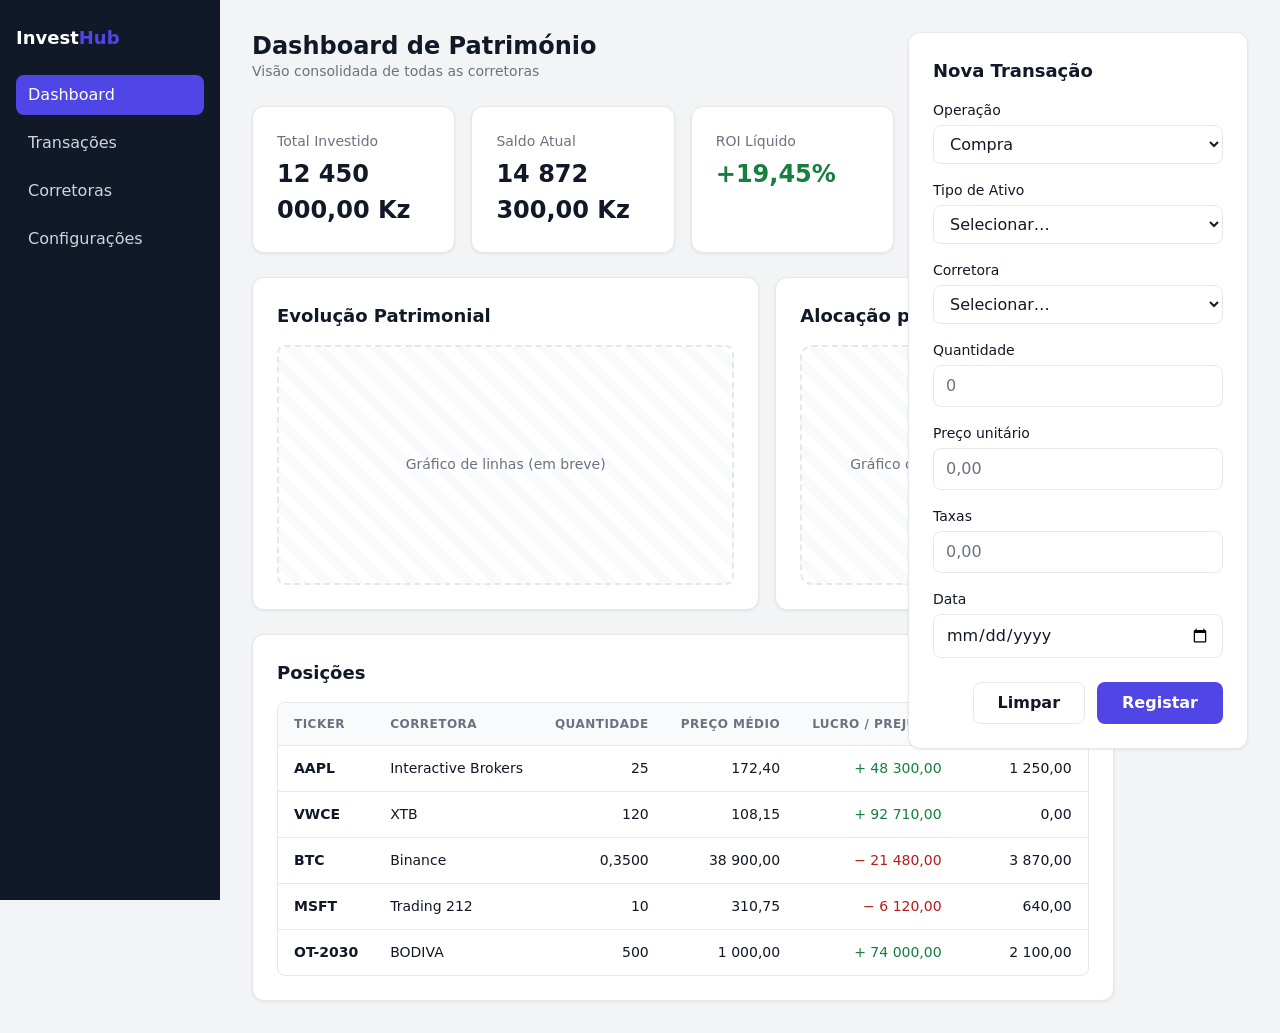
==== index.html @ 95e9e5c4 "Primeira versao" ====
<!DOCTYPE html>
<html lang="pt">
<head>
  <meta charset="UTF-8">
  <meta name="viewport" content="width=device-width, initial-scale=1">
  <title>Dashboard | Gestão de Investimentos</title>
  <link rel="stylesheet" href="index.css">
</head>
<body>
  <div class="app">

    <!-- Navegação principal: sidebar no desktop, barra superior no mobile -->
    <header class="site-header">
      <a class="brand" href="#">Invest<span>Hub</span></a>
      <nav class="main-nav" aria-label="Navegação principal">
        <ul>
          <li><a href="#" aria-current="page">Dashboard</a></li>
          <li><a href="#transacoes">Transações</a></li>
          <li><a href="#">Corretoras</a></li>
          <li><a href="#">Configurações</a></li>
        </ul>
      </nav>
    </header>

    <div class="content">
      <main id="main">
        <div class="page-title">
          <h1>Dashboard de Património</h1>
          <p>Visão consolidada de todas as corretoras</p>
        </div>

        <!-- KPIs -->
        <section class="kpi-grid" aria-label="Indicadores principais">
          <article class="card kpi">
            <h2 class="kpi__label">Total Investido</h2>
            <p class="kpi__value">12 450 000,00 Kz</p>
          </article>
          <article class="card kpi">
            <h2 class="kpi__label">Saldo Atual</h2>
            <p class="kpi__value">14 872 300,00 Kz</p>
          </article>
          <article class="card kpi">
            <h2 class="kpi__label">ROI Líquido</h2>
            <p class="kpi__value gain">+19,45%</p>
          </article>
          <article class="card kpi">
            <h2 class="kpi__label">CAGR</h2>
            <p class="kpi__value gain">+11,20%</p>
          </article>
        </section>

        <!-- Placeholders dos gráficos -->
        <section class="chart-grid" aria-label="Gráficos">
          <article class="card">
            <h2 class="card__title">Evolução Patrimonial</h2>
            <div class="chart-placeholder" role="img" aria-label="Espaço reservado para o gráfico de evolução patrimonial">
              Gráfico de linhas (em breve)
            </div>
          </article>
          <article class="card">
            <h2 class="card__title">Alocação por Ativos</h2>
            <div class="chart-placeholder chart-placeholder--round" role="img" aria-label="Espaço reservado para o gráfico de alocação">
              Gráfico circular (em breve)
            </div>
          </article>
        </section>

        <!-- Tabela de posições -->
        <section class="card" id="posicoes" aria-labelledby="posicoes-titulo">
          <h2 class="card__title" id="posicoes-titulo">Posições</h2>
          <div class="table-wrap" tabindex="0" role="region" aria-label="Tabela de posições (deslize na horizontal em ecrãs pequenos)">
            <table>
              <thead>
                <tr>
                  <th scope="col">Ticker</th>
                  <th scope="col">Corretora</th>
                  <th scope="col" class="num">Quantidade</th>
                  <th scope="col" class="num">Preço Médio</th>
                  <th scope="col" class="num">Lucro / Prejuízo</th>
                  <th scope="col" class="num">Taxas Pagas</th>
                </tr>
              </thead>
              <tbody>
                <tr>
                  <th scope="row">AAPL</th><td>Interactive Brokers</td>
                  <td class="num">25</td><td class="num">172,40</td>
                  <td class="num gain">+ 48 300,00</td><td class="num">1 250,00</td>
                </tr>
                <tr>
                  <th scope="row">VWCE</th><td>XTB</td>
                  <td class="num">120</td><td class="num">108,15</td>
                  <td class="num gain">+ 92 710,00</td><td class="num">0,00</td>
                </tr>
                <tr>
                  <th scope="row">BTC</th><td>Binance</td>
                  <td class="num">0,3500</td><td class="num">38 900,00</td>
                  <td class="num loss">− 21 480,00</td><td class="num">3 870,00</td>
                </tr>
                <tr>
                  <th scope="row">MSFT</th><td>Trading 212</td>
                  <td class="num">10</td><td class="num">310,75</td>
                  <td class="num loss">− 6 120,00</td><td class="num">640,00</td>
                </tr>
                <tr>
                  <th scope="row">OT-2030</th><td>BODIVA</td>
                  <td class="num">500</td><td class="num">1 000,00</td>
                  <td class="num gain">+ 74 000,00</td><td class="num">2 100,00</td>
                </tr>
              </tbody>
            </table>
          </div>
        </section>
      </main>

      <!-- Painel lateral: nova transação -->
      <aside class="side-panel" id="transacoes" aria-labelledby="form-titulo">
        <form class="card form" action="#" method="post">
          <h2 class="card__title" id="form-titulo">Nova Transação</h2>

          <div class="form-grid">
            <div class="field">
              <label for="operacao">Operação</label>
              <select id="operacao" name="operacao" required>
                <option>Compra</option>
                <option>Venda</option>
                <option>Recebimento</option>
              </select>
            </div>

            <div class="field">
              <label for="tipo">Tipo de Ativo</label>
              <select id="tipo" name="tipo" required>
                <option value="">Selecionar…</option>
                <option>Ações</option>
                <option>Cripto</option>
                <option>Imóveis</option>
                <option>Renda Fixa</option>
              </select>
            </div>

            <div class="field field--full">
              <label for="corretora">Corretora</label>
              <select id="corretora" name="corretora" required>
                <option value="">Selecionar…</option>
                <option>Interactive Brokers</option>
                <option>XTB</option>
                <option>Binance</option>
                <option>BODIVA</option>
              </select>
            </div>

            <div class="field">
              <label for="quantidade">Quantidade</label>
              <input id="quantidade" name="quantidade" type="number" min="0" step="any" placeholder="0" required>
            </div>

            <div class="field">
              <label for="preco">Preço unitário</label>
              <input id="preco" name="preco" type="number" min="0" step="0.01" placeholder="0,00" required>
            </div>

            <div class="field">
              <label for="taxas">Taxas</label>
              <input id="taxas" name="taxas" type="number" min="0" step="0.01" placeholder="0,00">
            </div>

            <div class="field">
              <label for="data">Data</label>
              <input id="data" name="data" type="date" required>
            </div>
          </div>

          <div class="form-actions">
            <button type="reset" class="btn btn--ghost">Limpar</button>
            <button type="submit" class="btn btn--primary">Registar</button>
          </div>
        </form>
      </aside>
    </div>
  </div>
</body>
</html>
---- index.css ----
/* ==========================================================================
   1. RESET E VARIÁVEIS
   ========================================================================== */
*, *::before, *::after { box-sizing: border-box; margin: 0; padding: 0; }

:root {
  /* Cores estruturais (tons de cinza) */
  --color-bg: #f3f4f6;
  --color-surface: #ffffff;
  --color-border: #e5e7eb;
  --color-text: #111827;
  --color-muted: #6b7280;
  --color-hover: #f9fafb;

  /* Marca e semântica financeira */
  --color-primary: #4f46e5;
  --color-primary-hover: #4338ca;
  --color-on-primary: #ffffff;
  --color-gain: #15803d;
  --color-loss: #b91c1c;

  /* Sidebar */
  --color-sidebar: #111827;
  --color-sidebar-text: #d1d5db;
  --color-sidebar-active: #4f46e5;

  /* Tipografia */
  --font-sans: system-ui, -apple-system, "Segoe UI", Roboto, sans-serif;
  --fs-sm: 0.875rem;
  --fs-base: 1rem;
  --fs-lg: 1.125rem;
  --fs-xl: 1.5rem;
  --fs-kpi: 1.5rem;

  /* Espaçamento, forma e sombra */
  --space-1: 0.25rem;
  --space-2: 0.5rem;
  --space-3: 0.75rem;
  --space-4: 1rem;
  --space-5: 1.5rem;
  --space-6: 2rem;
  --radius: 0.75rem;
  --radius-sm: 0.5rem;
  --shadow: 0 1px 3px rgb(0 0 0 / 0.08);
  --sidebar-w: 220px;
  --panel-w: 340px;
}

/* Dark Mode: segue o sistema; para forçar, usar <html data-theme="dark|light"> */
@media (prefers-color-scheme: dark) {
  :root:not([data-theme="light"]) {
    --color-bg: #0b0f19;
    --color-surface: #151b2b;
    --color-border: #263045;
    --color-text: #f3f4f6;
    --color-muted: #9ca3af;
    --color-hover: #1b2236;
    --color-primary: #818cf8;
    --color-primary-hover: #a5b4fc;
    --color-on-primary: #0b0f19;
    --color-gain: #4ade80;
    --color-loss: #f87171;
    --color-sidebar: #0f1424;
    --shadow: none;
  }
}
:root[data-theme="dark"] {
  --color-bg: #0b0f19;
  --color-surface: #151b2b;
  --color-border: #263045;
  --color-text: #f3f4f6;
  --color-muted: #9ca3af;
  --color-hover: #1b2236;
  --color-primary: #818cf8;
  --color-primary-hover: #a5b4fc;
  --color-on-primary: #0b0f19;
  --color-gain: #4ade80;
  --color-loss: #f87171;
  --color-sidebar: #0f1424;
  --shadow: none;
}

/* ==========================================================================
   2. TIPOGRAFIA E ESTILOS GLOBAIS
   ========================================================================== */
html { scroll-behavior: smooth; }

body {
  font-family: var(--font-sans);
  font-size: var(--fs-base);
  line-height: 1.5;
  color: var(--color-text);
  background: var(--color-bg);
}

h1 { font-size: var(--fs-xl); line-height: 1.2; }
ul { list-style: none; }
a { color: inherit; text-decoration: none; }

.gain { color: var(--color-gain); }
.loss { color: var(--color-loss); }

/* Foco visível e consistente para navegação por teclado */
:focus-visible {
  outline: 2px solid var(--color-primary);
  outline-offset: 2px;
}

/* ==========================================================================
   3. LAYOUT PRINCIPAL (Grid + Flexbox)
   ========================================================================== */
/* Mobile first: tudo numa coluna, header no topo */
.app { display: grid; grid-template-columns: 1fr; min-height: 100vh; }

.site-header {
  display: flex;
  flex-direction: column;
  gap: var(--space-3);
  padding: var(--space-3) var(--space-4);
  background: var(--color-sidebar);
  color: var(--color-sidebar-text);
}

.brand { font-size: var(--fs-lg); font-weight: 700; color: #fff; }
.brand span { color: var(--color-primary); }

/* Menu horizontal com scroll no mobile */
.main-nav ul { display: flex; gap: var(--space-2); overflow-x: auto; }

.content {
  display: grid;
  grid-template-columns: minmax(0, 1fr);
  gap: var(--space-5);
  padding: var(--space-4);
  align-items: start;
}

main { display: grid; gap: var(--space-5); min-width: 0; }

.page-title p { color: var(--color-muted); font-size: var(--fs-sm); }

.kpi-grid {
  display: grid;
  grid-template-columns: repeat(auto-fit, minmax(200px, 1fr));
  gap: var(--space-4);
}

.chart-grid {
  display: grid;
  grid-template-columns: 1fr;
  gap: var(--space-4);
}

/* ==========================================================================
   4. COMPONENTES
   ========================================================================== */

/* --- Navegação --- */
.main-nav a {
  display: block;
  padding: var(--space-2) var(--space-3);
  border-radius: var(--radius-sm);
  white-space: nowrap;
  transition: background 0.15s, color 0.15s;
}
.main-nav a:hover { background: rgb(255 255 255 / 0.08); color: #fff; }
.main-nav a[aria-current="page"] { background: var(--color-sidebar-active); color: #fff; }

/* --- Cards --- */
.card {
  background: var(--color-surface);
  border: 1px solid var(--color-border);
  border-radius: var(--radius);
  box-shadow: var(--shadow);
  padding: var(--space-5);
}
.card__title { font-size: var(--fs-lg); margin-bottom: var(--space-4); }

.kpi__label { font-size: var(--fs-sm); font-weight: 500; color: var(--color-muted); }
.kpi__value {
  margin-top: var(--space-1);
  font-size: var(--fs-kpi);
  font-weight: 700;
  font-variant-numeric: tabular-nums;
}

/* --- Placeholders de gráficos --- */
.chart-placeholder {
  display: grid;
  place-items: center;
  min-height: 240px;
  border: 2px dashed var(--color-border);
  border-radius: var(--radius-sm);
  color: var(--color-muted);
  font-size: var(--fs-sm);
  background: repeating-linear-gradient(
    45deg, transparent, transparent 10px, var(--color-hover) 10px, var(--color-hover) 20px);
}
.chart-placeholder--round { border-radius: var(--radius); }

/* --- Tabela (scroll horizontal em ecrãs pequenos) --- */
.table-wrap {
  overflow-x: auto;
  border: 1px solid var(--color-border);
  border-radius: var(--radius-sm);
}
table { width: 100%; min-width: 640px; border-collapse: collapse; font-size: var(--fs-sm); }
th, td { padding: var(--space-3) var(--space-4); text-align: left; white-space: nowrap; }

thead th {
  background: var(--color-hover);
  color: var(--color-muted);
  font-weight: 600;
  text-transform: uppercase;
  font-size: 0.75rem;
  letter-spacing: 0.04em;
}
tbody tr { border-top: 1px solid var(--color-border); transition: background 0.15s; }
tbody tr:hover { background: var(--color-hover); }
tbody th { font-weight: 700; }
.num { text-align: right; font-variant-numeric: tabular-nums; }

/* --- Formulário --- */
.form-grid {
  display: grid;
  grid-template-columns: repeat(auto-fit, minmax(150px, 1fr));
  gap: var(--space-4);
}
.field { display: flex; flex-direction: column; gap: var(--space-1); }
.field--full { grid-column: 1 / -1; }

label { font-size: var(--fs-sm); font-weight: 500; }

input, select {
  width: 100%;
  padding: var(--space-2) var(--space-3);
  font: inherit;
  color: var(--color-text);
  background: var(--color-surface);
  border: 1px solid var(--color-border);
  border-radius: var(--radius-sm);
  transition: border-color 0.15s, box-shadow 0.15s;
}
input:hover, select:hover { border-color: var(--color-muted); }
input:focus, select:focus {
  outline: none;
  border-color: var(--color-primary);
  box-shadow: 0 0 0 3px color-mix(in srgb, var(--color-primary) 25%, transparent);
}
input::placeholder { color: var(--color-muted); }

/* --- Botões --- */
.form-actions { display: flex; justify-content: flex-end; gap: var(--space-3); margin-top: var(--space-5); }

.btn {
  padding: var(--space-2) var(--space-5);
  font: inherit;
  font-weight: 600;
  border-radius: var(--radius-sm);
  border: 1px solid transparent;
  cursor: pointer;
  transition: background 0.15s, border-color 0.15s;
}
.btn--primary { background: var(--color-primary); color: var(--color-on-primary); }
.btn--primary:hover { background: var(--color-primary-hover); }
.btn--ghost { background: transparent; color: var(--color-text); border-color: var(--color-border); }
.btn--ghost:hover { background: var(--color-hover); border-color: var(--color-muted); }

/* ==========================================================================
   5. MEDIA QUERIES
   ========================================================================== */

/* Tablet: sidebar fixa à esquerda, gráficos lado a lado */
@media (min-width: 768px) {
  .app { grid-template-columns: var(--sidebar-w) minmax(0, 1fr); }

  .site-header {
    position: sticky;
    top: 0;
    height: 100vh;
    padding: var(--space-5) var(--space-4);
    gap: var(--space-5);
  }
  .main-nav ul { flex-direction: column; overflow: visible; }

  .content { padding: var(--space-5); }
  .chart-grid { grid-template-columns: 1fr 1fr; }
}

/* Desktop: formulário num painel lateral fixo à direita */
@media (min-width: 1200px) {
  .content { grid-template-columns: minmax(0, 1fr) var(--panel-w); padding: var(--space-6); }
  .chart-grid { grid-template-columns: 3fr 2fr; }
  .side-panel { position: sticky; top: var(--space-5); }
}

/* Mobile pequeno: cards mais compactos */
@media (max-width: 480px) {
  .card { padding: var(--space-4); }
  .kpi__value { font-size: 1.25rem; }
  .form-actions .btn { flex: 1; }
}

/* Respeita utilizadores sensíveis a animações */
@media (prefers-reduced-motion: reduce) {
  * { transition: none !important; scroll-behavior: auto !important; }
}
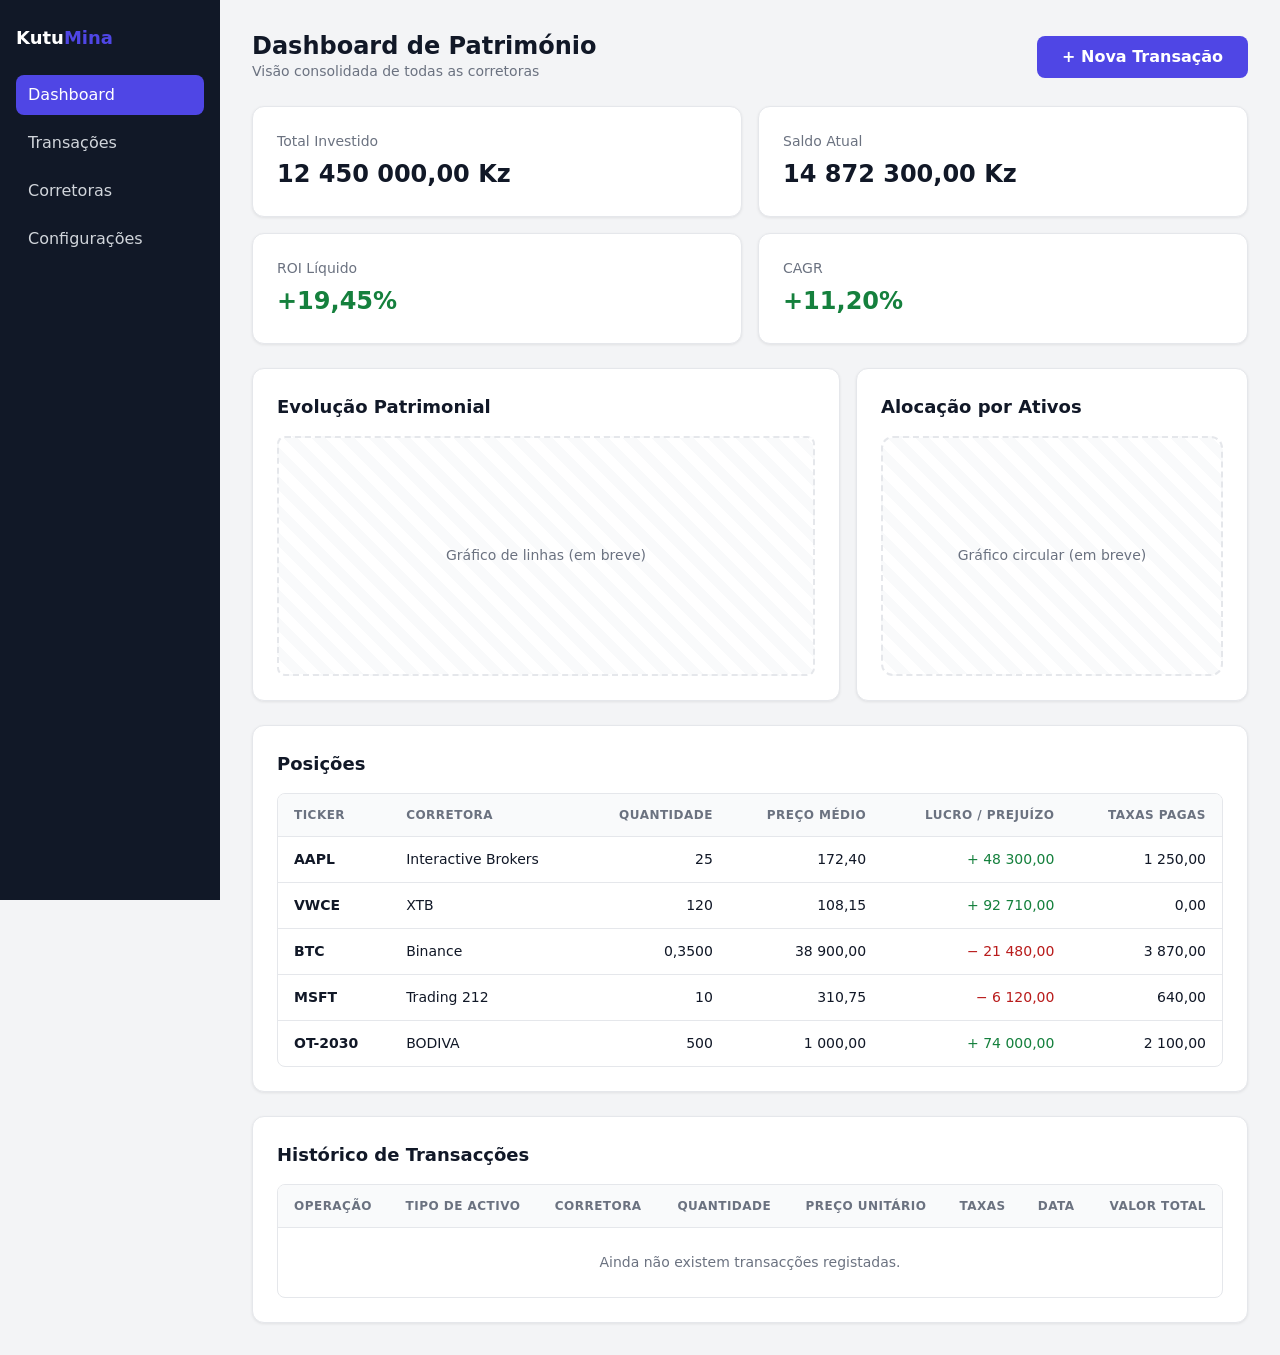
==== commit 5173575f: "Segunda Versão" ====
--- a/index.html
+++ b/index.html
@@ -1,182 +1,337 @@
+
 <!DOCTYPE html>
 <html lang="pt">
 <head>
-  <meta charset="UTF-8">
-  <meta name="viewport" content="width=device-width, initial-scale=1">
-  <title>Dashboard | Gestão de Investimentos</title>
-  <link rel="stylesheet" href="index.css">
+    <meta charset="UTF-8">
+    <meta name="viewport" content="width=device-width, initial-scale=1">
+    <meta name="theme-color" content="#111827">
+
+    <title>Kutumina | Gestão de Investimentos</title>
+
+    <link rel="stylesheet" href="index.css">
+    <script src="index.js" defer></script>
 </head>
+
 <body>
-  <div class="app">
-
-    <!-- Navegação principal: sidebar no desktop, barra superior no mobile -->
+
+<div class="app">
+
+    <!-- Navegação principal -->
     <header class="site-header">
-      <a class="brand" href="#">Invest<span>Hub</span></a>
-      <nav class="main-nav" aria-label="Navegação principal">
-        <ul>
-          <li><a href="#" aria-current="page">Dashboard</a></li>
-          <li><a href="#transacoes">Transações</a></li>
-          <li><a href="#">Corretoras</a></li>
-          <li><a href="#">Configurações</a></li>
-        </ul>
-      </nav>
+
+        <a class="brand" href="#">Kutu<span>Mina</span></a>
+
+        <nav class="main-nav" aria-label="Navegação principal">
+            <ul>
+                <li><a href="#" aria-current="page">Dashboard</a></li>
+                <li><a href="#transacoes">Transações</a></li>
+                <li><a href="#">Corretoras</a></li>
+                <li><a href="#">Configurações</a></li>
+            </ul>
+        </nav>
+
     </header>
 
-    <div class="content">
-      <main id="main">
-        <div class="page-title">
-          <h1>Dashboard de Património</h1>
-          <p>Visão consolidada de todas as corretoras</p>
-        </div>
-
-        <!-- KPIs -->
-        <section class="kpi-grid" aria-label="Indicadores principais">
-          <article class="card kpi">
-            <h2 class="kpi__label">Total Investido</h2>
-            <p class="kpi__value">12 450 000,00 Kz</p>
-          </article>
-          <article class="card kpi">
-            <h2 class="kpi__label">Saldo Atual</h2>
-            <p class="kpi__value">14 872 300,00 Kz</p>
-          </article>
-          <article class="card kpi">
-            <h2 class="kpi__label">ROI Líquido</h2>
-            <p class="kpi__value gain">+19,45%</p>
-          </article>
-          <article class="card kpi">
-            <h2 class="kpi__label">CAGR</h2>
-            <p class="kpi__value gain">+11,20%</p>
-          </article>
-        </section>
-
-        <!-- Placeholders dos gráficos -->
-        <section class="chart-grid" aria-label="Gráficos">
-          <article class="card">
-            <h2 class="card__title">Evolução Patrimonial</h2>
-            <div class="chart-placeholder" role="img" aria-label="Espaço reservado para o gráfico de evolução patrimonial">
-              Gráfico de linhas (em breve)
+    <div class="content" id="content">
+
+        <main id="main">
+
+            <!-- Título -->
+            <div class="page-title">
+
+                <div>
+                    <h1>Dashboard de Património</h1>
+                    <p>Visão consolidada de todas as corretoras</p>
+                </div>
+
+                <button
+                    type="button"
+                    class="btn btn--primary"
+                    id="openTransaction"
+                    aria-expanded="false"
+                    aria-controls="transacoes">
+
+                    + Nova Transação
+
+                </button>
+
             </div>
-          </article>
-          <article class="card">
-            <h2 class="card__title">Alocação por Ativos</h2>
-            <div class="chart-placeholder chart-placeholder--round" role="img" aria-label="Espaço reservado para o gráfico de alocação">
-              Gráfico circular (em breve)
-            </div>
-          </article>
-        </section>
-
-        <!-- Tabela de posições -->
-        <section class="card" id="posicoes" aria-labelledby="posicoes-titulo">
-          <h2 class="card__title" id="posicoes-titulo">Posições</h2>
-          <div class="table-wrap" tabindex="0" role="region" aria-label="Tabela de posições (deslize na horizontal em ecrãs pequenos)">
-            <table>
-              <thead>
-                <tr>
-                  <th scope="col">Ticker</th>
-                  <th scope="col">Corretora</th>
-                  <th scope="col" class="num">Quantidade</th>
-                  <th scope="col" class="num">Preço Médio</th>
-                  <th scope="col" class="num">Lucro / Prejuízo</th>
-                  <th scope="col" class="num">Taxas Pagas</th>
-                </tr>
-              </thead>
-              <tbody>
-                <tr>
-                  <th scope="row">AAPL</th><td>Interactive Brokers</td>
-                  <td class="num">25</td><td class="num">172,40</td>
-                  <td class="num gain">+ 48 300,00</td><td class="num">1 250,00</td>
-                </tr>
-                <tr>
-                  <th scope="row">VWCE</th><td>XTB</td>
-                  <td class="num">120</td><td class="num">108,15</td>
-                  <td class="num gain">+ 92 710,00</td><td class="num">0,00</td>
-                </tr>
-                <tr>
-                  <th scope="row">BTC</th><td>Binance</td>
-                  <td class="num">0,3500</td><td class="num">38 900,00</td>
-                  <td class="num loss">− 21 480,00</td><td class="num">3 870,00</td>
-                </tr>
-                <tr>
-                  <th scope="row">MSFT</th><td>Trading 212</td>
-                  <td class="num">10</td><td class="num">310,75</td>
-                  <td class="num loss">− 6 120,00</td><td class="num">640,00</td>
-                </tr>
-                <tr>
-                  <th scope="row">OT-2030</th><td>BODIVA</td>
-                  <td class="num">500</td><td class="num">1 000,00</td>
-                  <td class="num gain">+ 74 000,00</td><td class="num">2 100,00</td>
-                </tr>
-              </tbody>
-            </table>
-          </div>
-        </section>
-      </main>
-
-      <!-- Painel lateral: nova transação -->
-      <aside class="side-panel" id="transacoes" aria-labelledby="form-titulo">
-        <form class="card form" action="#" method="post">
-          <h2 class="card__title" id="form-titulo">Nova Transação</h2>
-
-          <div class="form-grid">
-            <div class="field">
-              <label for="operacao">Operação</label>
-              <select id="operacao" name="operacao" required>
-                <option>Compra</option>
-                <option>Venda</option>
-                <option>Recebimento</option>
-              </select>
-            </div>
-
-            <div class="field">
-              <label for="tipo">Tipo de Ativo</label>
-              <select id="tipo" name="tipo" required>
-                <option value="">Selecionar…</option>
-                <option>Ações</option>
-                <option>Cripto</option>
-                <option>Imóveis</option>
-                <option>Renda Fixa</option>
-              </select>
-            </div>
-
-            <div class="field field--full">
-              <label for="corretora">Corretora</label>
-              <select id="corretora" name="corretora" required>
-                <option value="">Selecionar…</option>
-                <option>Interactive Brokers</option>
-                <option>XTB</option>
-                <option>Binance</option>
-                <option>BODIVA</option>
-              </select>
-            </div>
-
-            <div class="field">
-              <label for="quantidade">Quantidade</label>
-              <input id="quantidade" name="quantidade" type="number" min="0" step="any" placeholder="0" required>
-            </div>
-
-            <div class="field">
-              <label for="preco">Preço unitário</label>
-              <input id="preco" name="preco" type="number" min="0" step="0.01" placeholder="0,00" required>
-            </div>
-
-            <div class="field">
-              <label for="taxas">Taxas</label>
-              <input id="taxas" name="taxas" type="number" min="0" step="0.01" placeholder="0,00">
-            </div>
-
-            <div class="field">
-              <label for="data">Data</label>
-              <input id="data" name="data" type="date" required>
-            </div>
-          </div>
-
-          <div class="form-actions">
-            <button type="reset" class="btn btn--ghost">Limpar</button>
-            <button type="submit" class="btn btn--primary">Registar</button>
-          </div>
-        </form>
-      </aside>
+
+            <!-- Indicadores -->
+            <section class="kpi-grid" aria-label="Indicadores principais">
+
+                <article class="card kpi">
+                    <h2 class="kpi__label">Total Investido</h2>
+                    <p class="kpi__value">12 450 000,00 Kz</p>
+                </article>
+
+                <article class="card kpi">
+                    <h2 class="kpi__label">Saldo Atual</h2>
+                    <p class="kpi__value">14 872 300,00 Kz</p>
+                </article>
+
+                <article class="card kpi">
+                    <h2 class="kpi__label">ROI Líquido</h2>
+                    <p class="kpi__value gain">+19,45%</p>
+                </article>
+
+                <article class="card kpi">
+                    <h2 class="kpi__label">CAGR</h2>
+                    <p class="kpi__value gain">+11,20%</p>
+                </article>
+
+            </section>
+
+            <!-- Gráficos -->
+            <section class="chart-grid" aria-label="Gráficos">
+
+                <article class="card">
+                    <h2 class="card__title">Evolução Patrimonial</h2>
+
+                    <div class="chart-placeholder" role="img"
+                         aria-label="Gráfico de evolução patrimonial">
+                        Gráfico de linhas (em breve)
+                    </div>
+                </article>
+
+                <article class="card">
+                    <h2 class="card__title">Alocação por Ativos</h2>
+
+                    <div class="chart-placeholder chart-placeholder--round"
+                         role="img"
+                         aria-label="Gráfico de alocação de ativos">
+                        Gráfico circular (em breve)
+                    </div>
+                </article>
+
+            </section>
+
+            <!-- Posições -->
+            <section class="card" id="posicoes">
+
+                <h2 class="card__title">Posições</h2>
+
+                <div class="table-wrap" tabindex="0">
+                    <table>
+
+                        <thead>
+                            <tr>
+                                <th>Ticker</th>
+                                <th>Corretora</th>
+                                <th class="num">Quantidade</th>
+                                <th class="num">Preço Médio</th>
+                                <th class="num">Lucro / Prejuízo</th>
+                                <th class="num">Taxas Pagas</th>
+                            </tr>
+                        </thead>
+
+                        <tbody>
+
+                            <tr>
+                                <th scope="row">AAPL</th>
+                                <td>Interactive Brokers</td>
+                                <td class="num">25</td>
+                                <td class="num">172,40</td>
+                                <td class="num gain">+ 48 300,00</td>
+                                <td class="num">1 250,00</td>
+                            </tr>
+
+                            <tr>
+                                <th scope="row">VWCE</th>
+                                <td>XTB</td>
+                                <td class="num">120</td>
+                                <td class="num">108,15</td>
+                                <td class="num gain">+ 92 710,00</td>
+                                <td class="num">0,00</td>
+                            </tr>
+
+                            <tr>
+                                <th scope="row">BTC</th>
+                                <td>Binance</td>
+                                <td class="num">0,3500</td>
+                                <td class="num">38 900,00</td>
+                                <td class="num loss">− 21 480,00</td>
+                                <td class="num">3 870,00</td>
+                            </tr>
+
+                            <tr>
+                                <th scope="row">MSFT</th>
+                                <td>Trading 212</td>
+                                <td class="num">10</td>
+                                <td class="num">310,75</td>
+                                <td class="num loss">− 6 120,00</td>
+                                <td class="num">640,00</td>
+                            </tr>
+
+                            <tr>
+                                <th scope="row">OT-2030</th>
+                                <td>BODIVA</td>
+                                <td class="num">500</td>
+                                <td class="num">1 000,00</td>
+                                <td class="num gain">+ 74 000,00</td>
+                                <td class="num">2 100,00</td>
+                            </tr>
+
+                        </tbody>
+
+                    </table>
+                </div>
+
+            </section>
+
+            <!-- Histórico de transacções -->
+            <section class="card" id="historico">
+
+                <h2 class="card__title">Histórico de Transacções</h2>
+
+                <div class="table-wrap" tabindex="0">
+
+                    <table>
+
+                        <thead>
+                            <tr>
+                                <th>Operação</th>
+                                <th>Tipo de Activo</th>
+                                <th>Corretora</th>
+                                <th class="num">Quantidade</th>
+                                <th class="num">Preço Unitário</th>
+                                <th class="num">Taxas</th>
+                                <th>Data</th>
+                                <th class="num">Valor Total</th>
+                            </tr>
+                        </thead>
+
+                        <tbody id="transactionHistory">
+
+                            <tr id="emptyHistory">
+                                <td colspan="8" class="empty-history">
+                                    Ainda não existem transacções registadas.
+                                </td>
+                            </tr>
+
+                        </tbody>
+
+                    </table>
+
+                </div>
+
+            </section>
+
+        </main>
+
+        <!-- Painel Nova Transacção -->
+        <aside class="side-panel" id="transacoes"
+               aria-labelledby="form-titulo" hidden>
+
+            <form class="card form" id="transactionForm">
+
+                <div class="panel-header">
+
+                    <h2 class="card__title" id="form-titulo">
+                        Nova Transacção
+                    </h2>
+
+                    <button type="button"
+                            class="close-panel"
+                            id="closeTransaction"
+                            aria-label="Fechar formulário">
+                        &times;
+                    </button>
+
+                </div>
+
+                <div class="form-grid">
+
+                    <div class="field">
+                        <label for="operacao">Operação</label>
+
+                        <select id="operacao" name="operacao" required>
+                            <option value="Compra">Compra</option>
+                            <option value="Venda">Venda</option>
+                            <option value="Recebimento">Recebimento</option>
+                        </select>
+                    </div>
+
+                    <div class="field">
+                        <label for="tipo">Tipo de Activo</label>
+
+                        <select id="tipo" name="tipo" required>
+                            <option value="">Selecionar...</option>
+                            <option>Ações</option>
+                            <option>Cripto</option>
+                            <option>Imóveis</option>
+                            <option>Renda Fixa</option>
+                        </select>
+                    </div>
+
+                    <div class="field field--full">
+                        <label for="corretora">Corretora</label>
+
+                        <select id="corretora" name="corretora" required>
+                            <option value="">Selecionar...</option>
+                            <option>Interactive Brokers</option>
+                            <option>XTB</option>
+                            <option>Binance</option>
+                            <option>Trading 212</option>
+                            <option>BODIVA</option>
+                        </select>
+                    </div>
+
+                    <div class="field">
+                        <label for="quantidade">Quantidade</label>
+
+                        <input id="quantidade" name="quantidade"
+                               type="number" min="0.00000001"
+                               step="any" placeholder="0" required>
+                    </div>
+
+                    <div class="field">
+                        <label for="preco">Preço unitário (Kz)</label>
+
+                        <input id="preco" name="preco"
+                               type="number" min="0.01"
+                               step="0.01" placeholder="0,00" required>
+                    </div>
+
+                    <div class="field">
+                        <label for="taxas">Taxas (Kz)</label>
+
+                        <input id="taxas" name="taxas"
+                               type="number" min="0"
+                               step="0.01" value="0">
+                    </div>
+
+                    <div class="field">
+                        <label for="data">Data</label>
+
+                        <input id="data" name="data"
+                               type="date" required>
+                    </div>
+
+                </div>
+
+                <div class="form-actions">
+
+                    <button type="reset" class="btn btn--ghost">
+                        Limpar
+                    </button>
+
+                    <button type="submit" class="btn btn--primary">
+                        Registar
+                    </button>
+
+                </div>
+
+                <p id="formMessage" class="form-message"
+                   role="status" aria-live="polite"></p>
+
+            </form>
+
+        </aside>
+
     </div>
-  </div>
+
+</div>
+
 </body>
-</html>+</html>
--- a/index.css
+++ b/index.css
@@ -1,307 +1,679 @@
-/* ==========================================================================
+
+/* =========================================
    1. RESET E VARIÁVEIS
-   ========================================================================== */
-*, *::before, *::after { box-sizing: border-box; margin: 0; padding: 0; }
+========================================= */
+
+*,
+*::before,
+*::after {
+    box-sizing: border-box;
+    margin: 0;
+    padding: 0;
+}
 
 :root {
-  /* Cores estruturais (tons de cinza) */
-  --color-bg: #f3f4f6;
-  --color-surface: #ffffff;
-  --color-border: #e5e7eb;
-  --color-text: #111827;
-  --color-muted: #6b7280;
-  --color-hover: #f9fafb;
-
-  /* Marca e semântica financeira */
-  --color-primary: #4f46e5;
-  --color-primary-hover: #4338ca;
-  --color-on-primary: #ffffff;
-  --color-gain: #15803d;
-  --color-loss: #b91c1c;
-
-  /* Sidebar */
-  --color-sidebar: #111827;
-  --color-sidebar-text: #d1d5db;
-  --color-sidebar-active: #4f46e5;
-
-  /* Tipografia */
-  --font-sans: system-ui, -apple-system, "Segoe UI", Roboto, sans-serif;
-  --fs-sm: 0.875rem;
-  --fs-base: 1rem;
-  --fs-lg: 1.125rem;
-  --fs-xl: 1.5rem;
-  --fs-kpi: 1.5rem;
-
-  /* Espaçamento, forma e sombra */
-  --space-1: 0.25rem;
-  --space-2: 0.5rem;
-  --space-3: 0.75rem;
-  --space-4: 1rem;
-  --space-5: 1.5rem;
-  --space-6: 2rem;
-  --radius: 0.75rem;
-  --radius-sm: 0.5rem;
-  --shadow: 0 1px 3px rgb(0 0 0 / 0.08);
-  --sidebar-w: 220px;
-  --panel-w: 340px;
-}
-
-/* Dark Mode: segue o sistema; para forçar, usar <html data-theme="dark|light"> */
+    --color-bg: #f3f4f6;
+    --color-surface: #ffffff;
+    --color-border: #e5e7eb;
+    --color-text: #111827;
+    --color-muted: #6b7280;
+    --color-hover: #f9fafb;
+
+    --color-primary: #4f46e5;
+    --color-primary-hover: #4338ca;
+    --color-on-primary: #ffffff;
+
+    --color-gain: #15803d;
+    --color-loss: #b91c1c;
+
+    --color-sidebar: #111827;
+    --color-sidebar-text: #d1d5db;
+    --color-sidebar-active: #4f46e5;
+
+    --font-sans: system-ui, -apple-system, "Segoe UI", Roboto, sans-serif;
+
+    --fs-sm: 0.875rem;
+    --fs-base: 1rem;
+    --fs-lg: 1.125rem;
+    --fs-xl: 1.5rem;
+    --fs-kpi: 1.5rem;
+
+    --space-1: 0.25rem;
+    --space-2: 0.5rem;
+    --space-3: 0.75rem;
+    --space-4: 1rem;
+    --space-5: 1.5rem;
+    --space-6: 2rem;
+
+    --radius: 0.75rem;
+    --radius-sm: 0.5rem;
+
+    --shadow: 0 1px 3px rgb(0 0 0 / 0.08);
+
+    --sidebar-w: 220px;
+    --panel-w: 340px;
+}
+
+/* =========================================
+   2. DARK MODE
+========================================= */
+
 @media (prefers-color-scheme: dark) {
-  :root:not([data-theme="light"]) {
+    :root:not([data-theme="light"]) {
+        --color-bg: #0b0f19;
+        --color-surface: #151b2b;
+        --color-border: #263045;
+        --color-text: #f3f4f6;
+        --color-muted: #9ca3af;
+        --color-hover: #1b2236;
+
+        --color-primary: #818cf8;
+        --color-primary-hover: #a5b4fc;
+        --color-on-primary: #0b0f19;
+
+        --color-gain: #4ade80;
+        --color-loss: #f87171;
+
+        --color-sidebar: #0f1424;
+        --shadow: none;
+    }
+}
+
+:root[data-theme="dark"] {
     --color-bg: #0b0f19;
     --color-surface: #151b2b;
     --color-border: #263045;
     --color-text: #f3f4f6;
     --color-muted: #9ca3af;
     --color-hover: #1b2236;
+
     --color-primary: #818cf8;
     --color-primary-hover: #a5b4fc;
     --color-on-primary: #0b0f19;
+
     --color-gain: #4ade80;
     --color-loss: #f87171;
+
     --color-sidebar: #0f1424;
     --shadow: none;
-  }
-}
-:root[data-theme="dark"] {
-  --color-bg: #0b0f19;
-  --color-surface: #151b2b;
-  --color-border: #263045;
-  --color-text: #f3f4f6;
-  --color-muted: #9ca3af;
-  --color-hover: #1b2236;
-  --color-primary: #818cf8;
-  --color-primary-hover: #a5b4fc;
-  --color-on-primary: #0b0f19;
-  --color-gain: #4ade80;
-  --color-loss: #f87171;
-  --color-sidebar: #0f1424;
-  --shadow: none;
-}
-
-/* ==========================================================================
-   2. TIPOGRAFIA E ESTILOS GLOBAIS
-   ========================================================================== */
-html { scroll-behavior: smooth; }
+}
+
+/* =========================================
+   3. ESTILOS GLOBAIS
+========================================= */
+
+html {
+    scroll-behavior: smooth;
+}
 
 body {
-  font-family: var(--font-sans);
-  font-size: var(--fs-base);
-  line-height: 1.5;
-  color: var(--color-text);
-  background: var(--color-bg);
-}
-
-h1 { font-size: var(--fs-xl); line-height: 1.2; }
-ul { list-style: none; }
-a { color: inherit; text-decoration: none; }
-
-.gain { color: var(--color-gain); }
-.loss { color: var(--color-loss); }
-
-/* Foco visível e consistente para navegação por teclado */
+    font-family: var(--font-sans);
+    font-size: var(--fs-base);
+    line-height: 1.5;
+    color: var(--color-text);
+    background: var(--color-bg);
+}
+
+h1 {
+    font-size: var(--fs-xl);
+    line-height: 1.2;
+}
+
+ul {
+    list-style: none;
+}
+
+a {
+    color: inherit;
+    text-decoration: none;
+}
+
+button,
+input,
+select {
+    font: inherit;
+}
+
+button {
+    cursor: pointer;
+}
+
+[hidden] {
+    display: none !important;
+}
+
+.gain {
+    color: var(--color-gain);
+}
+
+.loss {
+    color: var(--color-loss);
+}
+
 :focus-visible {
-  outline: 2px solid var(--color-primary);
-  outline-offset: 2px;
-}
-
-/* ==========================================================================
-   3. LAYOUT PRINCIPAL (Grid + Flexbox)
-   ========================================================================== */
-/* Mobile first: tudo numa coluna, header no topo */
-.app { display: grid; grid-template-columns: 1fr; min-height: 100vh; }
+    outline: 2px solid var(--color-primary);
+    outline-offset: 3px;
+}
+
+/* =========================================
+   4. LAYOUT PRINCIPAL
+========================================= */
+
+.app {
+    display: grid;
+    grid-template-columns: 1fr;
+    min-height: 100vh;
+}
 
 .site-header {
-  display: flex;
-  flex-direction: column;
-  gap: var(--space-3);
-  padding: var(--space-3) var(--space-4);
-  background: var(--color-sidebar);
-  color: var(--color-sidebar-text);
-}
-
-.brand { font-size: var(--fs-lg); font-weight: 700; color: #fff; }
-.brand span { color: var(--color-primary); }
-
-/* Menu horizontal com scroll no mobile */
-.main-nav ul { display: flex; gap: var(--space-2); overflow-x: auto; }
+    display: flex;
+    flex-direction: column;
+    gap: var(--space-3);
+    padding: var(--space-3) var(--space-4);
+    background: var(--color-sidebar);
+    color: var(--color-sidebar-text);
+}
+
+.brand {
+    font-size: var(--fs-lg);
+    font-weight: 700;
+    color: #fff;
+}
+
+.brand span {
+    color: var(--color-primary);
+}
+
+.main-nav ul {
+    display: flex;
+    gap: var(--space-2);
+    overflow-x: auto;
+    scrollbar-width: thin;
+}
+
+.main-nav a {
+    display: block;
+    padding: var(--space-2) var(--space-3);
+    border-radius: var(--radius-sm);
+    white-space: nowrap;
+    transition: background 0.15s, color 0.15s;
+}
+
+.main-nav a:hover {
+    background: rgb(255 255 255 / 0.08);
+    color: #fff;
+}
+
+.main-nav a[aria-current="page"] {
+    background: var(--color-sidebar-active);
+    color: #fff;
+}
 
 .content {
-  display: grid;
-  grid-template-columns: minmax(0, 1fr);
-  gap: var(--space-5);
-  padding: var(--space-4);
-  align-items: start;
-}
-
-main { display: grid; gap: var(--space-5); min-width: 0; }
-
-.page-title p { color: var(--color-muted); font-size: var(--fs-sm); }
+    display: grid;
+    grid-template-columns: minmax(0, 1fr);
+    gap: var(--space-5);
+    padding: var(--space-4);
+    align-items: start;
+    min-width: 0;
+}
+
+main {
+    display: grid;
+    gap: var(--space-5);
+    min-width: 0;
+}
+
+/* =========================================
+   5. TÍTULO DA PÁGINA
+========================================= */
+
+.page-title {
+    display: flex;
+    align-items: center;
+    justify-content: space-between;
+    gap: var(--space-4);
+    flex-wrap: wrap;
+}
+
+.page-title p {
+    color: var(--color-muted);
+    font-size: var(--fs-sm);
+}
+
+/* =========================================
+   6. INDICADORES
+========================================= */
 
 .kpi-grid {
-  display: grid;
-  grid-template-columns: repeat(auto-fit, minmax(200px, 1fr));
-  gap: var(--space-4);
-}
+    display: grid;
+    grid-template-columns: repeat(2, minmax(0, 1fr));
+    gap: var(--space-4);
+}
+
+.kpi__label {
+    font-size: var(--fs-sm);
+    font-weight: 500;
+    color: var(--color-muted);
+}
+
+.kpi__value {
+    margin-top: var(--space-1);
+    font-size: var(--fs-kpi);
+    font-weight: 700;
+    font-variant-numeric: tabular-nums;
+    overflow-wrap: anywhere;
+}
+
+/* =========================================
+   7. GRÁFICOS
+========================================= */
 
 .chart-grid {
-  display: grid;
-  grid-template-columns: 1fr;
-  gap: var(--space-4);
-}
-
-/* ==========================================================================
-   4. COMPONENTES
-   ========================================================================== */
-
-/* --- Navegação --- */
-.main-nav a {
-  display: block;
-  padding: var(--space-2) var(--space-3);
-  border-radius: var(--radius-sm);
-  white-space: nowrap;
-  transition: background 0.15s, color 0.15s;
-}
-.main-nav a:hover { background: rgb(255 255 255 / 0.08); color: #fff; }
-.main-nav a[aria-current="page"] { background: var(--color-sidebar-active); color: #fff; }
-
-/* --- Cards --- */
+    display: grid;
+    grid-template-columns: 1fr;
+    gap: var(--space-4);
+}
+
+.chart-placeholder {
+    display: grid;
+    place-items: center;
+    min-height: 240px;
+    padding: var(--space-3);
+    border: 2px dashed var(--color-border);
+    border-radius: var(--radius-sm);
+    color: var(--color-muted);
+    font-size: var(--fs-sm);
+
+    background: repeating-linear-gradient(
+        45deg,
+        transparent,
+        transparent 10px,
+        var(--color-hover) 10px,
+        var(--color-hover) 20px
+    );
+}
+
+.chart-placeholder--round {
+    border-radius: var(--radius);
+}
+
+/* =========================================
+   8. CARDS
+========================================= */
+
 .card {
-  background: var(--color-surface);
-  border: 1px solid var(--color-border);
-  border-radius: var(--radius);
-  box-shadow: var(--shadow);
-  padding: var(--space-5);
-}
-.card__title { font-size: var(--fs-lg); margin-bottom: var(--space-4); }
-
-.kpi__label { font-size: var(--fs-sm); font-weight: 500; color: var(--color-muted); }
-.kpi__value {
-  margin-top: var(--space-1);
-  font-size: var(--fs-kpi);
-  font-weight: 700;
-  font-variant-numeric: tabular-nums;
-}
-
-/* --- Placeholders de gráficos --- */
-.chart-placeholder {
-  display: grid;
-  place-items: center;
-  min-height: 240px;
-  border: 2px dashed var(--color-border);
-  border-radius: var(--radius-sm);
-  color: var(--color-muted);
-  font-size: var(--fs-sm);
-  background: repeating-linear-gradient(
-    45deg, transparent, transparent 10px, var(--color-hover) 10px, var(--color-hover) 20px);
-}
-.chart-placeholder--round { border-radius: var(--radius); }
-
-/* --- Tabela (scroll horizontal em ecrãs pequenos) --- */
+    background: var(--color-surface);
+    border: 1px solid var(--color-border);
+    border-radius: var(--radius);
+    box-shadow: var(--shadow);
+    padding: var(--space-5);
+    min-width: 0;
+}
+
+.card__title {
+    font-size: var(--fs-lg);
+    margin-bottom: var(--space-4);
+}
+
+/* =========================================
+   9. TABELAS
+========================================= */
+
 .table-wrap {
-  overflow-x: auto;
-  border: 1px solid var(--color-border);
-  border-radius: var(--radius-sm);
-}
-table { width: 100%; min-width: 640px; border-collapse: collapse; font-size: var(--fs-sm); }
-th, td { padding: var(--space-3) var(--space-4); text-align: left; white-space: nowrap; }
+    width: 100%;
+    overflow-x: auto;
+    border: 1px solid var(--color-border);
+    border-radius: var(--radius-sm);
+    -webkit-overflow-scrolling: touch;
+}
+
+table {
+    width: 100%;
+    min-width: 640px;
+    border-collapse: collapse;
+    font-size: var(--fs-sm);
+}
+
+th,
+td {
+    padding: var(--space-3) var(--space-4);
+    text-align: left;
+    white-space: nowrap;
+}
 
 thead th {
-  background: var(--color-hover);
-  color: var(--color-muted);
-  font-weight: 600;
-  text-transform: uppercase;
-  font-size: 0.75rem;
-  letter-spacing: 0.04em;
-}
-tbody tr { border-top: 1px solid var(--color-border); transition: background 0.15s; }
-tbody tr:hover { background: var(--color-hover); }
-tbody th { font-weight: 700; }
-.num { text-align: right; font-variant-numeric: tabular-nums; }
-
-/* --- Formulário --- */
+    background: var(--color-hover);
+    color: var(--color-muted);
+    font-weight: 600;
+    text-transform: uppercase;
+    font-size: 0.75rem;
+    letter-spacing: 0.04em;
+}
+
+tbody tr {
+    border-top: 1px solid var(--color-border);
+    transition: background 0.15s;
+}
+
+tbody tr:hover {
+    background: var(--color-hover);
+}
+
+tbody th {
+    font-weight: 700;
+}
+
+.num {
+    text-align: right;
+    font-variant-numeric: tabular-nums;
+}
+
+.empty-history {
+    text-align: center;
+    color: var(--color-muted);
+    padding: var(--space-5);
+}
+
+/* =========================================
+   10. PAINEL DE TRANSAÇÕES
+========================================= */
+
+.side-panel {
+    width: 100%;
+    min-width: 0;
+    animation: panelOpen 0.2s ease;
+}
+
+.form {
+    width: 100%;
+}
+
+.panel-header {
+    display: flex;
+    justify-content: space-between;
+    align-items: center;
+    gap: var(--space-3);
+}
+
+.panel-header .card__title {
+    margin-bottom: var(--space-4);
+}
+
+.close-panel {
+    display: grid;
+    place-items: center;
+    width: 34px;
+    height: 34px;
+    margin-top: -10px;
+    border: none;
+    border-radius: var(--radius-sm);
+    background: var(--color-hover);
+    color: var(--color-text);
+    font-size: 1.6rem;
+    line-height: 1;
+}
+
+.close-panel:hover {
+    background: var(--color-border);
+}
+
+@keyframes panelOpen {
+    from {
+        opacity: 0;
+        transform: translateY(8px);
+    }
+
+    to {
+        opacity: 1;
+        transform: translateY(0);
+    }
+}
+
+/* =========================================
+   11. FORMULÁRIO
+========================================= */
+
 .form-grid {
-  display: grid;
-  grid-template-columns: repeat(auto-fit, minmax(150px, 1fr));
-  gap: var(--space-4);
-}
-.field { display: flex; flex-direction: column; gap: var(--space-1); }
-.field--full { grid-column: 1 / -1; }
-
-label { font-size: var(--fs-sm); font-weight: 500; }
-
-input, select {
-  width: 100%;
-  padding: var(--space-2) var(--space-3);
-  font: inherit;
-  color: var(--color-text);
-  background: var(--color-surface);
-  border: 1px solid var(--color-border);
-  border-radius: var(--radius-sm);
-  transition: border-color 0.15s, box-shadow 0.15s;
-}
-input:hover, select:hover { border-color: var(--color-muted); }
-input:focus, select:focus {
-  outline: none;
-  border-color: var(--color-primary);
-  box-shadow: 0 0 0 3px color-mix(in srgb, var(--color-primary) 25%, transparent);
-}
-input::placeholder { color: var(--color-muted); }
-
-/* --- Botões --- */
-.form-actions { display: flex; justify-content: flex-end; gap: var(--space-3); margin-top: var(--space-5); }
+    display: grid;
+    grid-template-columns: repeat(2, minmax(0, 1fr));
+    gap: var(--space-4);
+}
+
+.field {
+    display: flex;
+    flex-direction: column;
+    gap: var(--space-1);
+    min-width: 0;
+}
+
+.field--full {
+    grid-column: 1 / -1;
+}
+
+label {
+    font-size: var(--fs-sm);
+    font-weight: 500;
+}
+
+input,
+select {
+    width: 100%;
+    min-width: 0;
+    padding: var(--space-2) var(--space-3);
+    color: var(--color-text);
+    background: var(--color-surface);
+    border: 1px solid var(--color-border);
+    border-radius: var(--radius-sm);
+    transition: border-color 0.15s, box-shadow 0.15s;
+}
+
+input:hover,
+select:hover {
+    border-color: var(--color-muted);
+}
+
+input:focus,
+select:focus {
+    outline: none;
+    border-color: var(--color-primary);
+    box-shadow: 0 0 0 3px color-mix(
+        in srgb,
+        var(--color-primary) 25%,
+        transparent
+    );
+}
+
+input::placeholder {
+    color: var(--color-muted);
+}
+
+/* =========================================
+   12. BOTÕES
+========================================= */
+
+.form-actions {
+    display: flex;
+    justify-content: flex-end;
+    gap: var(--space-3);
+    margin-top: var(--space-5);
+}
 
 .btn {
-  padding: var(--space-2) var(--space-5);
-  font: inherit;
-  font-weight: 600;
-  border-radius: var(--radius-sm);
-  border: 1px solid transparent;
-  cursor: pointer;
-  transition: background 0.15s, border-color 0.15s;
-}
-.btn--primary { background: var(--color-primary); color: var(--color-on-primary); }
-.btn--primary:hover { background: var(--color-primary-hover); }
-.btn--ghost { background: transparent; color: var(--color-text); border-color: var(--color-border); }
-.btn--ghost:hover { background: var(--color-hover); border-color: var(--color-muted); }
-
-/* ==========================================================================
-   5. MEDIA QUERIES
-   ========================================================================== */
-
-/* Tablet: sidebar fixa à esquerda, gráficos lado a lado */
+    padding: var(--space-2) var(--space-5);
+    font-weight: 600;
+    border-radius: var(--radius-sm);
+    border: 1px solid transparent;
+    transition: background 0.15s, border-color 0.15s;
+}
+
+.btn--primary {
+    background: var(--color-primary);
+    color: var(--color-on-primary);
+}
+
+.btn--primary:hover {
+    background: var(--color-primary-hover);
+}
+
+.btn--ghost {
+    background: transparent;
+    color: var(--color-text);
+    border-color: var(--color-border);
+}
+
+.btn--ghost:hover {
+    background: var(--color-hover);
+    border-color: var(--color-muted);
+}
+
+/* Mensagem do formulário */
+
+.form-message {
+    margin-top: var(--space-3);
+    font-size: var(--fs-sm);
+    color: var(--color-muted);
+}
+
+.form-message:empty {
+    display: none;
+}
+
+.form-message.success {
+    color: var(--color-gain);
+}
+
+.form-message.error {
+    color: var(--color-loss);
+}
+
+/* =========================================
+   13. TABLET
+========================================= */
+
 @media (min-width: 768px) {
-  .app { grid-template-columns: var(--sidebar-w) minmax(0, 1fr); }
-
-  .site-header {
-    position: sticky;
-    top: 0;
-    height: 100vh;
-    padding: var(--space-5) var(--space-4);
-    gap: var(--space-5);
-  }
-  .main-nav ul { flex-direction: column; overflow: visible; }
-
-  .content { padding: var(--space-5); }
-  .chart-grid { grid-template-columns: 1fr 1fr; }
-}
-
-/* Desktop: formulário num painel lateral fixo à direita */
+
+    .app {
+        grid-template-columns: var(--sidebar-w) minmax(0, 1fr);
+    }
+
+    .site-header {
+        position: sticky;
+        top: 0;
+        height: 100vh;
+        padding: var(--space-5) var(--space-4);
+        gap: var(--space-5);
+        overflow-y: auto;
+    }
+
+    .main-nav ul {
+        flex-direction: column;
+        overflow: visible;
+    }
+
+    .content {
+        padding: var(--space-5);
+    }
+
+    .chart-grid {
+        grid-template-columns: repeat(2, minmax(0, 1fr));
+    }
+
+}
+
+/* =========================================
+   14. DESKTOP
+========================================= */
+
 @media (min-width: 1200px) {
-  .content { grid-template-columns: minmax(0, 1fr) var(--panel-w); padding: var(--space-6); }
-  .chart-grid { grid-template-columns: 3fr 2fr; }
-  .side-panel { position: sticky; top: var(--space-5); }
-}
-
-/* Mobile pequeno: cards mais compactos */
-@media (max-width: 480px) {
-  .card { padding: var(--space-4); }
-  .kpi__value { font-size: 1.25rem; }
-  .form-actions .btn { flex: 1; }
-}
-
-/* Respeita utilizadores sensíveis a animações */
+
+    .content {
+        padding: var(--space-6);
+    }
+
+    .content.is-panel-open {
+        grid-template-columns: minmax(0, 1fr) minmax(280px, var(--panel-w));
+    }
+
+    .content.is-panel-open .chart-grid {
+        grid-template-columns: 1fr;
+    }
+
+    .chart-grid {
+        grid-template-columns: 3fr 2fr;
+    }
+
+}
+
+/* =========================================
+   15. ECRÃS PEQUENOS
+========================================= */
+
+@media (max-width: 600px) {
+
+    .page-title {
+        align-items: flex-start;
+        flex-direction: column;
+    }
+
+    .page-title .btn {
+        width: 100%;
+    }
+
+    .kpi-grid {
+        grid-template-columns: 1fr;
+    }
+
+    .chart-placeholder {
+        min-height: 190px;
+    }
+
+    .form-grid {
+        grid-template-columns: 1fr;
+    }
+
+    .field--full {
+        grid-column: auto;
+    }
+
+    .form-actions {
+        flex-direction: column-reverse;
+    }
+
+    .form-actions .btn {
+        width: 100%;
+    }
+
+}
+
+@media (max-width: 360px) {
+
+    .content {
+        padding: var(--space-3);
+    }
+
+    .card {
+        padding: var(--space-3);
+    }
+
+    .kpi__value {
+        font-size: 1.2rem;
+    }
+
+}
+
+/* =========================================
+   16. ACESSIBILIDADE
+========================================= */
+
 @media (prefers-reduced-motion: reduce) {
-  * { transition: none !important; scroll-behavior: auto !important; }
-}+
+    *,
+    *::before,
+    *::after {
+        transition: none !important;
+        animation: none !important;
+        scroll-behavior: auto !important;
+    }
+
+}
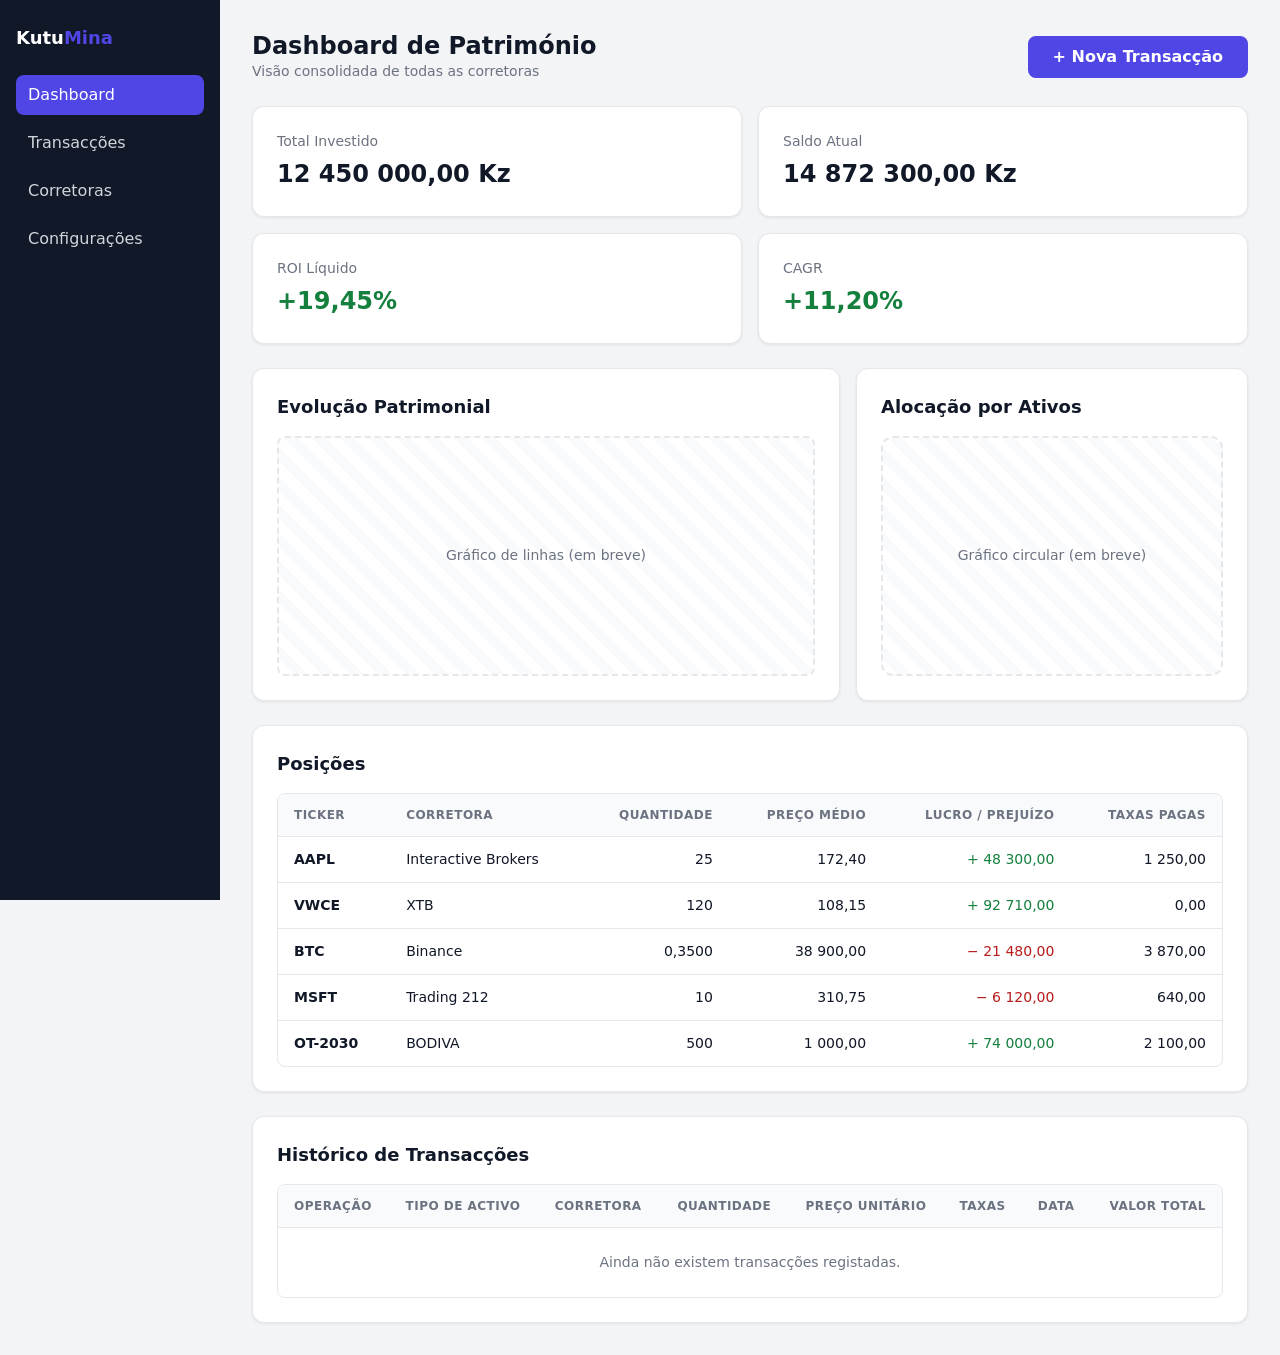
==== commit 7dd7eca7: "Terceira versão" ====
--- a/index.html
+++ b/index.html
@@ -1,10 +1,10 @@
-
 <!DOCTYPE html>
-<html lang="pt">
+<html lang="pt-AO">
 <head>
     <meta charset="UTF-8">
-    <meta name="viewport" content="width=device-width, initial-scale=1">
+    <meta name="viewport" content="width=device-width, initial-scale=1.0">
     <meta name="theme-color" content="#111827">
+    <meta name="description" content="Kutumina - Plataforma de Gestão e Consolidação de Investimentos e Património.">
 
     <title>Kutumina | Gestão de Investimentos</title>
 
@@ -18,27 +18,24 @@
 
     <!-- Navegação principal -->
     <header class="site-header">
-
-        <a class="brand" href="#">Kutu<span>Mina</span></a>
+        <a class="brand" href="#" aria-label="Kutumina - Página inicial">Kutu<span>Mina</span></a>
 
         <nav class="main-nav" aria-label="Navegação principal">
             <ul>
                 <li><a href="#" aria-current="page">Dashboard</a></li>
-                <li><a href="#transacoes">Transações</a></li>
-                <li><a href="#">Corretoras</a></li>
-                <li><a href="#">Configurações</a></li>
+                <li><a href="#transacoes">Transacções</a></li>
+                <li><a href="#corretoras">Corretoras</a></li>
+                <li><a href="#configuracoes">Configurações</a></li>
             </ul>
         </nav>
-
     </header>
 
     <div class="content" id="content">
 
         <main id="main">
 
-            <!-- Título -->
+            <!-- Cabeçalho da Página -->
             <div class="page-title">
-
                 <div>
                     <h1>Dashboard de Património</h1>
                     <p>Visão consolidada de todas as corretoras</p>
@@ -50,16 +47,12 @@
                     id="openTransaction"
                     aria-expanded="false"
                     aria-controls="transacoes">
-
-                    + Nova Transação
-
+                    + Nova Transacção
                 </button>
-
             </div>
 
-            <!-- Indicadores -->
+            <!-- Indicadores (KPIs) -->
             <section class="kpi-grid" aria-label="Indicadores principais">
-
                 <article class="card kpi">
                     <h2 class="kpi__label">Total Investido</h2>
                     <p class="kpi__value">12 450 000,00 Kz</p>
@@ -72,61 +65,49 @@
 
                 <article class="card kpi">
                     <h2 class="kpi__label">ROI Líquido</h2>
-                    <p class="kpi__value gain">+19,45%</p>
+                    <p class="kpi__value gain" aria-label="Ganho de 19.45%">+19,45%</p>
                 </article>
 
                 <article class="card kpi">
                     <h2 class="kpi__label">CAGR</h2>
-                    <p class="kpi__value gain">+11,20%</p>
-                </article>
-
+                    <p class="kpi__value gain" aria-label="Ganho anualizado de 11.20%">+11,20%</p>
+                </article>
             </section>
 
             <!-- Gráficos -->
-            <section class="chart-grid" aria-label="Gráficos">
-
+            <section class="chart-grid" aria-label="Gráficos de desempenho">
                 <article class="card">
                     <h2 class="card__title">Evolução Patrimonial</h2>
-
-                    <div class="chart-placeholder" role="img"
-                         aria-label="Gráfico de evolução patrimonial">
+                    <div class="chart-placeholder" role="img" aria-label="Gráfico de linhas representativo da evolução patrimonial">
                         Gráfico de linhas (em breve)
                     </div>
                 </article>
 
                 <article class="card">
                     <h2 class="card__title">Alocação por Ativos</h2>
-
-                    <div class="chart-placeholder chart-placeholder--round"
-                         role="img"
-                         aria-label="Gráfico de alocação de ativos">
+                    <div class="chart-placeholder chart-placeholder--round" role="img" aria-label="Gráfico circular de alocação de ativos">
                         Gráfico circular (em breve)
                     </div>
                 </article>
-
-            </section>
-
-            <!-- Posições -->
+            </section>
+
+            <!-- Posições Atuais -->
             <section class="card" id="posicoes">
-
                 <h2 class="card__title">Posições</h2>
 
-                <div class="table-wrap" tabindex="0">
+                <div class="table-wrap" tabindex="0" role="region" aria-label="Tabela de posições atuais">
                     <table>
-
                         <thead>
                             <tr>
-                                <th>Ticker</th>
-                                <th>Corretora</th>
-                                <th class="num">Quantidade</th>
-                                <th class="num">Preço Médio</th>
-                                <th class="num">Lucro / Prejuízo</th>
-                                <th class="num">Taxas Pagas</th>
+                                <th scope="col">Ticker</th>
+                                <th scope="col">Corretora</th>
+                                <th scope="col" class="num">Quantidade</th>
+                                <th scope="col" class="num">Preço Médio</th>
+                                <th scope="col" class="num">Lucro / Prejuízo</th>
+                                <th scope="col" class="num">Taxas Pagas</th>
                             </tr>
                         </thead>
-
                         <tbody>
-
                             <tr>
                                 <th scope="row">AAPL</th>
                                 <td>Interactive Brokers</td>
@@ -135,7 +116,6 @@
                                 <td class="num gain">+ 48 300,00</td>
                                 <td class="num">1 250,00</td>
                             </tr>
-
                             <tr>
                                 <th scope="row">VWCE</th>
                                 <td>XTB</td>
@@ -144,7 +124,6 @@
                                 <td class="num gain">+ 92 710,00</td>
                                 <td class="num">0,00</td>
                             </tr>
-
                             <tr>
                                 <th scope="row">BTC</th>
                                 <td>Binance</td>
@@ -153,7 +132,6 @@
                                 <td class="num loss">− 21 480,00</td>
                                 <td class="num">3 870,00</td>
                             </tr>
-
                             <tr>
                                 <th scope="row">MSFT</th>
                                 <td>Trading 212</td>
@@ -162,7 +140,6 @@
                                 <td class="num loss">− 6 120,00</td>
                                 <td class="num">640,00</td>
                             </tr>
-
                             <tr>
                                 <th scope="row">OT-2030</th>
                                 <td>BODIVA</td>
@@ -171,62 +148,46 @@
                                 <td class="num gain">+ 74 000,00</td>
                                 <td class="num">2 100,00</td>
                             </tr>
-
                         </tbody>
-
                     </table>
                 </div>
-
             </section>
 
             <!-- Histórico de transacções -->
             <section class="card" id="historico">
-
                 <h2 class="card__title">Histórico de Transacções</h2>
 
-                <div class="table-wrap" tabindex="0">
-
+                <div class="table-wrap" tabindex="0" role="region" aria-label="Tabela do histórico de transacções">
                     <table>
-
                         <thead>
                             <tr>
-                                <th>Operação</th>
-                                <th>Tipo de Activo</th>
-                                <th>Corretora</th>
-                                <th class="num">Quantidade</th>
-                                <th class="num">Preço Unitário</th>
-                                <th class="num">Taxas</th>
-                                <th>Data</th>
-                                <th class="num">Valor Total</th>
+                                <th scope="col">Operação</th>
+                                <th scope="col">Tipo de Activo</th>
+                                <th scope="col">Corretora</th>
+                                <th scope="col" class="num">Quantidade</th>
+                                <th scope="col" class="num">Preço Unitário</th>
+                                <th scope="col" class="num">Taxas</th>
+                                <th scope="col">Data</th>
+                                <th scope="col" class="num">Valor Total</th>
                             </tr>
                         </thead>
-
                         <tbody id="transactionHistory">
-
                             <tr id="emptyHistory">
                                 <td colspan="8" class="empty-history">
                                     Ainda não existem transacções registadas.
                                 </td>
                             </tr>
-
                         </tbody>
-
                     </table>
-
-                </div>
-
+                </div>
             </section>
 
         </main>
 
-        <!-- Painel Nova Transacção -->
-        <aside class="side-panel" id="transacoes"
-               aria-labelledby="form-titulo" hidden>
-
-            <form class="card form" id="transactionForm">
-
+        <!-- Painel Lateral: Nova Transacção -->
+        <aside class="side-panel" id="transacoes" aria-labelledby="form-titulo" hidden>
+            <form class="card form" id="transactionForm" novalidate>
                 <div class="panel-header">
-
                     <h2 class="card__title" id="form-titulo">
                         Nova Transacção
                     </h2>
@@ -234,17 +195,14 @@
                     <button type="button"
                             class="close-panel"
                             id="closeTransaction"
-                            aria-label="Fechar formulário">
+                            aria-label="Fechar painel de nova transacção">
                         &times;
                     </button>
-
                 </div>
 
                 <div class="form-grid">
-
                     <div class="field">
                         <label for="operacao">Operação</label>
-
                         <select id="operacao" name="operacao" required>
                             <option value="Compra">Compra</option>
                             <option value="Venda">Venda</option>
@@ -254,32 +212,29 @@
 
                     <div class="field">
                         <label for="tipo">Tipo de Activo</label>
-
                         <select id="tipo" name="tipo" required>
                             <option value="">Selecionar...</option>
-                            <option>Ações</option>
-                            <option>Cripto</option>
-                            <option>Imóveis</option>
-                            <option>Renda Fixa</option>
+                            <option value="Ações">Ações</option>
+                            <option value="Cripto">Cripto</option>
+                            <option value="Imóveis">Imóveis</option>
+                            <option value="Renda Fixa">Renda Fixa</option>
                         </select>
                     </div>
 
                     <div class="field field--full">
                         <label for="corretora">Corretora</label>
-
                         <select id="corretora" name="corretora" required>
                             <option value="">Selecionar...</option>
-                            <option>Interactive Brokers</option>
-                            <option>XTB</option>
-                            <option>Binance</option>
-                            <option>Trading 212</option>
-                            <option>BODIVA</option>
+                            <option value="Interactive Brokers">Interactive Brokers</option>
+                            <option value="XTB">XTB</option>
+                            <option value="Binance">Binance</option>
+                            <option value="Trading 212">Trading 212</option>
+                            <option value="BODIVA">BODIVA</option>
                         </select>
                     </div>
 
                     <div class="field">
                         <label for="quantidade">Quantidade</label>
-
                         <input id="quantidade" name="quantidade"
                                type="number" min="0.00000001"
                                step="any" placeholder="0" required>
@@ -287,7 +242,6 @@
 
                     <div class="field">
                         <label for="preco">Preço unitário (Kz)</label>
-
                         <input id="preco" name="preco"
                                type="number" min="0.01"
                                step="0.01" placeholder="0,00" required>
@@ -295,7 +249,6 @@
 
                     <div class="field">
                         <label for="taxas">Taxas (Kz)</label>
-
                         <input id="taxas" name="taxas"
                                type="number" min="0"
                                step="0.01" value="0">
@@ -303,15 +256,12 @@
 
                     <div class="field">
                         <label for="data">Data</label>
-
                         <input id="data" name="data"
                                type="date" required>
                     </div>
-
                 </div>
 
                 <div class="form-actions">
-
                     <button type="reset" class="btn btn--ghost">
                         Limpar
                     </button>
@@ -319,14 +269,10 @@
                     <button type="submit" class="btn btn--primary">
                         Registar
                     </button>
-
-                </div>
-
-                <p id="formMessage" class="form-message"
-                   role="status" aria-live="polite"></p>
-
+                </div>
+
+                <p id="formMessage" class="form-message" role="status" aria-live="polite"></p>
             </form>
-
         </aside>
 
     </div>
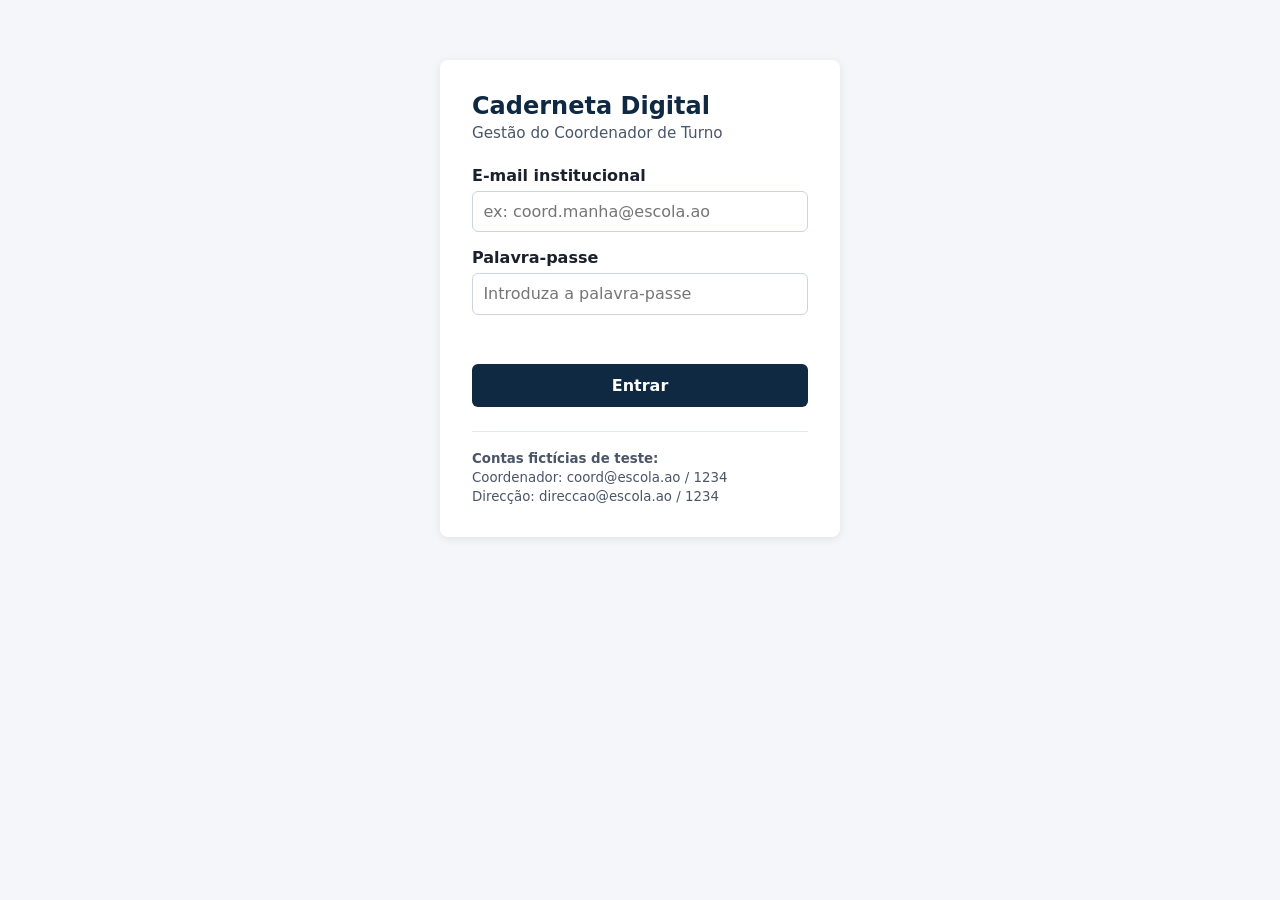
==== commit 9757ecc8: "feat: implementa autenticacao por palavra-passe e controlo por perfil" ====
--- a/index.html
+++ b/index.html
@@ -1,283 +1,33 @@
 <!DOCTYPE html>
-<html lang="pt-AO">
+<html lang="pt">
 <head>
-    <meta charset="UTF-8">
-    <meta name="viewport" content="width=device-width, initial-scale=1.0">
-    <meta name="theme-color" content="#111827">
-    <meta name="description" content="Kutumina - Plataforma de Gestão e Consolidação de Investimentos e Património.">
-
-    <title>Kutumina | Gestão de Investimentos</title>
-
-    <link rel="stylesheet" href="index.css">
-    <script src="index.js" defer></script>
+  <meta charset="UTF-8">
+  <meta name="viewport" content="width=device-width, initial-scale=1.0">
+  <title>Caderneta Digital - Login</title>
+  <link rel="stylesheet" href="style.css">
 </head>
-
 <body>
-
-<div class="app">
-
-    <!-- Navegação principal -->
-    <header class="site-header">
-        <a class="brand" href="#" aria-label="Kutumina - Página inicial">Kutu<span>Mina</span></a>
-
-        <nav class="main-nav" aria-label="Navegação principal">
-            <ul>
-                <li><a href="#" aria-current="page">Dashboard</a></li>
-                <li><a href="#transacoes">Transacções</a></li>
-                <li><a href="#corretoras">Corretoras</a></li>
-                <li><a href="#configuracoes">Configurações</a></li>
-            </ul>
-        </nav>
-    </header>
-
-    <div class="content" id="content">
-
-        <main id="main">
-
-            <!-- Cabeçalho da Página -->
-            <div class="page-title">
-                <div>
-                    <h1>Dashboard de Património</h1>
-                    <p>Visão consolidada de todas as corretoras</p>
-                </div>
-
-                <button
-                    type="button"
-                    class="btn btn--primary"
-                    id="openTransaction"
-                    aria-expanded="false"
-                    aria-controls="transacoes">
-                    + Nova Transacção
-                </button>
-            </div>
-
-            <!-- Indicadores (KPIs) -->
-            <section class="kpi-grid" aria-label="Indicadores principais">
-                <article class="card kpi">
-                    <h2 class="kpi__label">Total Investido</h2>
-                    <p class="kpi__value">12 450 000,00 Kz</p>
-                </article>
-
-                <article class="card kpi">
-                    <h2 class="kpi__label">Saldo Atual</h2>
-                    <p class="kpi__value">14 872 300,00 Kz</p>
-                </article>
-
-                <article class="card kpi">
-                    <h2 class="kpi__label">ROI Líquido</h2>
-                    <p class="kpi__value gain" aria-label="Ganho de 19.45%">+19,45%</p>
-                </article>
-
-                <article class="card kpi">
-                    <h2 class="kpi__label">CAGR</h2>
-                    <p class="kpi__value gain" aria-label="Ganho anualizado de 11.20%">+11,20%</p>
-                </article>
-            </section>
-
-            <!-- Gráficos -->
-            <section class="chart-grid" aria-label="Gráficos de desempenho">
-                <article class="card">
-                    <h2 class="card__title">Evolução Patrimonial</h2>
-                    <div class="chart-placeholder" role="img" aria-label="Gráfico de linhas representativo da evolução patrimonial">
-                        Gráfico de linhas (em breve)
-                    </div>
-                </article>
-
-                <article class="card">
-                    <h2 class="card__title">Alocação por Ativos</h2>
-                    <div class="chart-placeholder chart-placeholder--round" role="img" aria-label="Gráfico circular de alocação de ativos">
-                        Gráfico circular (em breve)
-                    </div>
-                </article>
-            </section>
-
-            <!-- Posições Atuais -->
-            <section class="card" id="posicoes">
-                <h2 class="card__title">Posições</h2>
-
-                <div class="table-wrap" tabindex="0" role="region" aria-label="Tabela de posições atuais">
-                    <table>
-                        <thead>
-                            <tr>
-                                <th scope="col">Ticker</th>
-                                <th scope="col">Corretora</th>
-                                <th scope="col" class="num">Quantidade</th>
-                                <th scope="col" class="num">Preço Médio</th>
-                                <th scope="col" class="num">Lucro / Prejuízo</th>
-                                <th scope="col" class="num">Taxas Pagas</th>
-                            </tr>
-                        </thead>
-                        <tbody>
-                            <tr>
-                                <th scope="row">AAPL</th>
-                                <td>Interactive Brokers</td>
-                                <td class="num">25</td>
-                                <td class="num">172,40</td>
-                                <td class="num gain">+ 48 300,00</td>
-                                <td class="num">1 250,00</td>
-                            </tr>
-                            <tr>
-                                <th scope="row">VWCE</th>
-                                <td>XTB</td>
-                                <td class="num">120</td>
-                                <td class="num">108,15</td>
-                                <td class="num gain">+ 92 710,00</td>
-                                <td class="num">0,00</td>
-                            </tr>
-                            <tr>
-                                <th scope="row">BTC</th>
-                                <td>Binance</td>
-                                <td class="num">0,3500</td>
-                                <td class="num">38 900,00</td>
-                                <td class="num loss">− 21 480,00</td>
-                                <td class="num">3 870,00</td>
-                            </tr>
-                            <tr>
-                                <th scope="row">MSFT</th>
-                                <td>Trading 212</td>
-                                <td class="num">10</td>
-                                <td class="num">310,75</td>
-                                <td class="num loss">− 6 120,00</td>
-                                <td class="num">640,00</td>
-                            </tr>
-                            <tr>
-                                <th scope="row">OT-2030</th>
-                                <td>BODIVA</td>
-                                <td class="num">500</td>
-                                <td class="num">1 000,00</td>
-                                <td class="num gain">+ 74 000,00</td>
-                                <td class="num">2 100,00</td>
-                            </tr>
-                        </tbody>
-                    </table>
-                </div>
-            </section>
-
-            <!-- Histórico de transacções -->
-            <section class="card" id="historico">
-                <h2 class="card__title">Histórico de Transacções</h2>
-
-                <div class="table-wrap" tabindex="0" role="region" aria-label="Tabela do histórico de transacções">
-                    <table>
-                        <thead>
-                            <tr>
-                                <th scope="col">Operação</th>
-                                <th scope="col">Tipo de Activo</th>
-                                <th scope="col">Corretora</th>
-                                <th scope="col" class="num">Quantidade</th>
-                                <th scope="col" class="num">Preço Unitário</th>
-                                <th scope="col" class="num">Taxas</th>
-                                <th scope="col">Data</th>
-                                <th scope="col" class="num">Valor Total</th>
-                            </tr>
-                        </thead>
-                        <tbody id="transactionHistory">
-                            <tr id="emptyHistory">
-                                <td colspan="8" class="empty-history">
-                                    Ainda não existem transacções registadas.
-                                </td>
-                            </tr>
-                        </tbody>
-                    </table>
-                </div>
-            </section>
-
-        </main>
-
-        <!-- Painel Lateral: Nova Transacção -->
-        <aside class="side-panel" id="transacoes" aria-labelledby="form-titulo" hidden>
-            <form class="card form" id="transactionForm" novalidate>
-                <div class="panel-header">
-                    <h2 class="card__title" id="form-titulo">
-                        Nova Transacção
-                    </h2>
-
-                    <button type="button"
-                            class="close-panel"
-                            id="closeTransaction"
-                            aria-label="Fechar painel de nova transacção">
-                        &times;
-                    </button>
-                </div>
-
-                <div class="form-grid">
-                    <div class="field">
-                        <label for="operacao">Operação</label>
-                        <select id="operacao" name="operacao" required>
-                            <option value="Compra">Compra</option>
-                            <option value="Venda">Venda</option>
-                            <option value="Recebimento">Recebimento</option>
-                        </select>
-                    </div>
-
-                    <div class="field">
-                        <label for="tipo">Tipo de Activo</label>
-                        <select id="tipo" name="tipo" required>
-                            <option value="">Selecionar...</option>
-                            <option value="Ações">Ações</option>
-                            <option value="Cripto">Cripto</option>
-                            <option value="Imóveis">Imóveis</option>
-                            <option value="Renda Fixa">Renda Fixa</option>
-                        </select>
-                    </div>
-
-                    <div class="field field--full">
-                        <label for="corretora">Corretora</label>
-                        <select id="corretora" name="corretora" required>
-                            <option value="">Selecionar...</option>
-                            <option value="Interactive Brokers">Interactive Brokers</option>
-                            <option value="XTB">XTB</option>
-                            <option value="Binance">Binance</option>
-                            <option value="Trading 212">Trading 212</option>
-                            <option value="BODIVA">BODIVA</option>
-                        </select>
-                    </div>
-
-                    <div class="field">
-                        <label for="quantidade">Quantidade</label>
-                        <input id="quantidade" name="quantidade"
-                               type="number" min="0.00000001"
-                               step="any" placeholder="0" required>
-                    </div>
-
-                    <div class="field">
-                        <label for="preco">Preço unitário (Kz)</label>
-                        <input id="preco" name="preco"
-                               type="number" min="0.01"
-                               step="0.01" placeholder="0,00" required>
-                    </div>
-
-                    <div class="field">
-                        <label for="taxas">Taxas (Kz)</label>
-                        <input id="taxas" name="taxas"
-                               type="number" min="0"
-                               step="0.01" value="0">
-                    </div>
-
-                    <div class="field">
-                        <label for="data">Data</label>
-                        <input id="data" name="data"
-                               type="date" required>
-                    </div>
-                </div>
-
-                <div class="form-actions">
-                    <button type="reset" class="btn btn--ghost">
-                        Limpar
-                    </button>
-
-                    <button type="submit" class="btn btn--primary">
-                        Registar
-                    </button>
-                </div>
-
-                <p id="formMessage" class="form-message" role="status" aria-live="polite"></p>
-            </form>
-        </aside>
-
+  <main class="login-container">
+    <h1>Caderneta Digital</h1>
+    <p class="subtitle">Gestão do Coordenador de Turno</p>
+    <form id="loginForm" novalidate>
+      <div class="form-group">
+        <label for="email">E-mail institucional</label>
+        <input type="email" id="email" name="email" placeholder="ex: coord.manha@escola.ao" required>
+      </div>
+      <div class="form-group">
+        <label for="password">Palavra-passe</label>
+        <input type="password" id="password" name="password" placeholder="Introduza a palavra-passe" required>
+      </div>
+      <p id="errorMsg" class="error-msg" role="alert" aria-live="polite"></p>
+      <button type="submit">Entrar</button>
+    </form>
+    <div class="demo-creds">
+      <small><strong>Contas fictícias de teste:</strong><br>
+      Coordenador: <code>coord@escola.ao</code> / <code>1234</code><br>
+      Direcção: <code>direccao@escola.ao</code> / <code>1234</code></small>
     </div>
-
-</div>
-
+  </main>
+  <script src="app.js"></script>
 </body>
 </html>
--- a/style.css
+++ b/style.css
@@ -0,0 +1,21 @@
+* { box-sizing: border-box; font-family: system-ui, -apple-system, sans-serif; }
+body { margin: 0; background: #f4f6f9; color: #1a202c; }
+.login-container { max-width: 400px; margin: 60px auto; background: #fff; padding: 2rem; border-radius: 8px; box-shadow: 0 2px 10px rgba(0,0,0,0.08); }
+h1 { margin: 0 0 0.25rem; font-size: 1.5rem; color: #0f2942; }
+.subtitle { margin: 0 0 1.5rem; color: #4a5568; font-size: 0.95rem; }
+.form-group { margin-bottom: 1rem; }
+label { display: block; font-weight: 600; margin-bottom: 0.35rem; }
+input { width: 100%; padding: 0.65rem; border: 1px solid #cbd5e0; border-radius: 6px; font-size: 1rem; }
+input:focus { outline: 3px solid #2b6cb0; border-color: #2b6cb0; }
+button { width: 100%; padding: 0.75rem; background: #0f2942; color: #fff; border: none; border-radius: 6px; font-size: 1rem; font-weight: 600; cursor: pointer; }
+button:hover { background: #1a365d; }
+.error-msg { color: #c53030; font-size: 0.9rem; min-height: 1.2rem; }
+.demo-creds { margin-top: 1.5rem; padding-top: 1rem; border-top: 1px solid #e2e8f0; color: #4a5568; }
+.topbar { background: #0f2942; color: #fff; padding: 1rem 1.5rem; display: flex; justify-content: space-between; align-items: center; flex-wrap: wrap; gap: 0.5rem; }
+.topbar h1 { color: #fff; font-size: 1.2rem; }
+.btn-secondary { width: auto; padding: 0.4rem 0.9rem; background: #e53e3e; margin-left: 0.75rem; }
+.dashboard { max-width: 960px; margin: 2rem auto; padding: 0 1rem; }
+.grid { display: grid; grid-template-columns: repeat(auto-fit, minmax(220px, 1fr)); gap: 1rem; }
+.card { background: #fff; padding: 1.25rem; border-radius: 8px; box-shadow: 0 1px 4px rgba(0,0,0,0.08); border-left: 4px solid #0f2942; }
+.card h3 { margin: 0 0 0.5rem; font-size: 1.05rem; }
+.card p { margin: 0; font-size: 0.9rem; color: #4a5568; }
